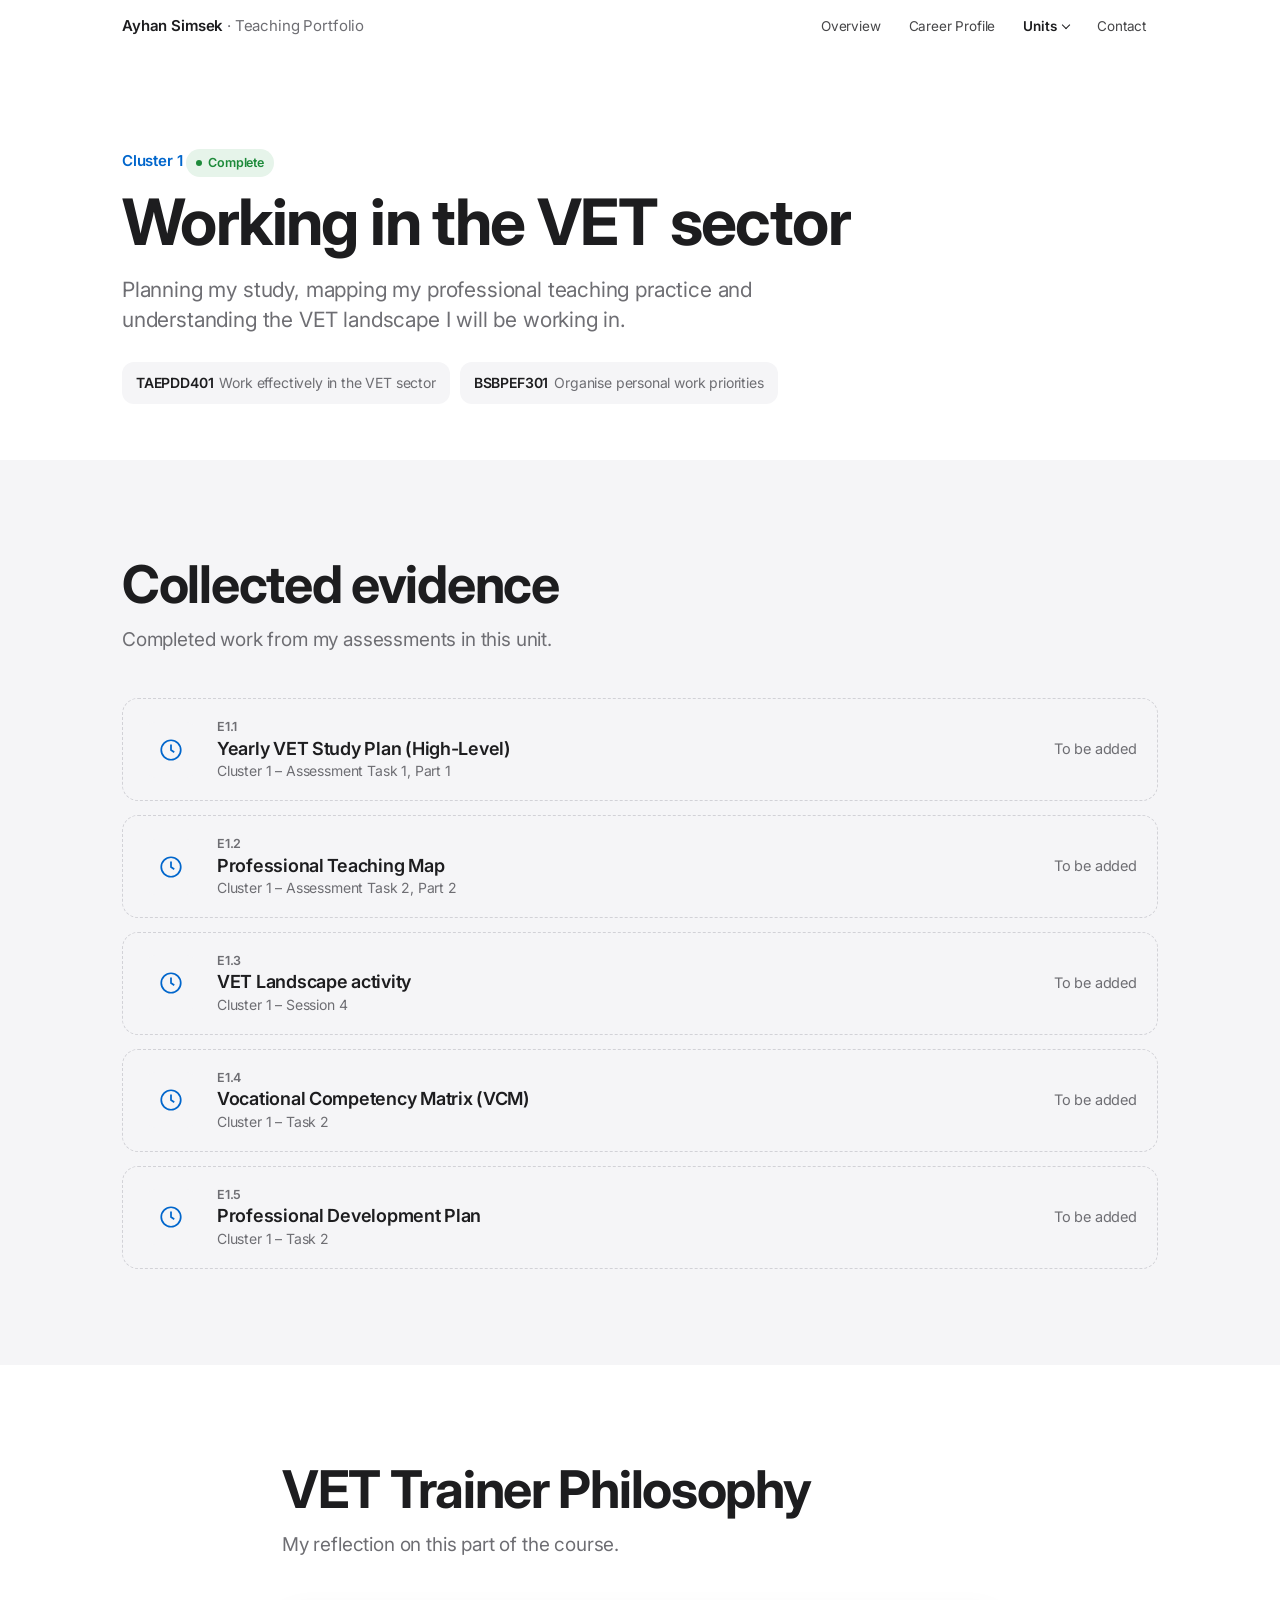
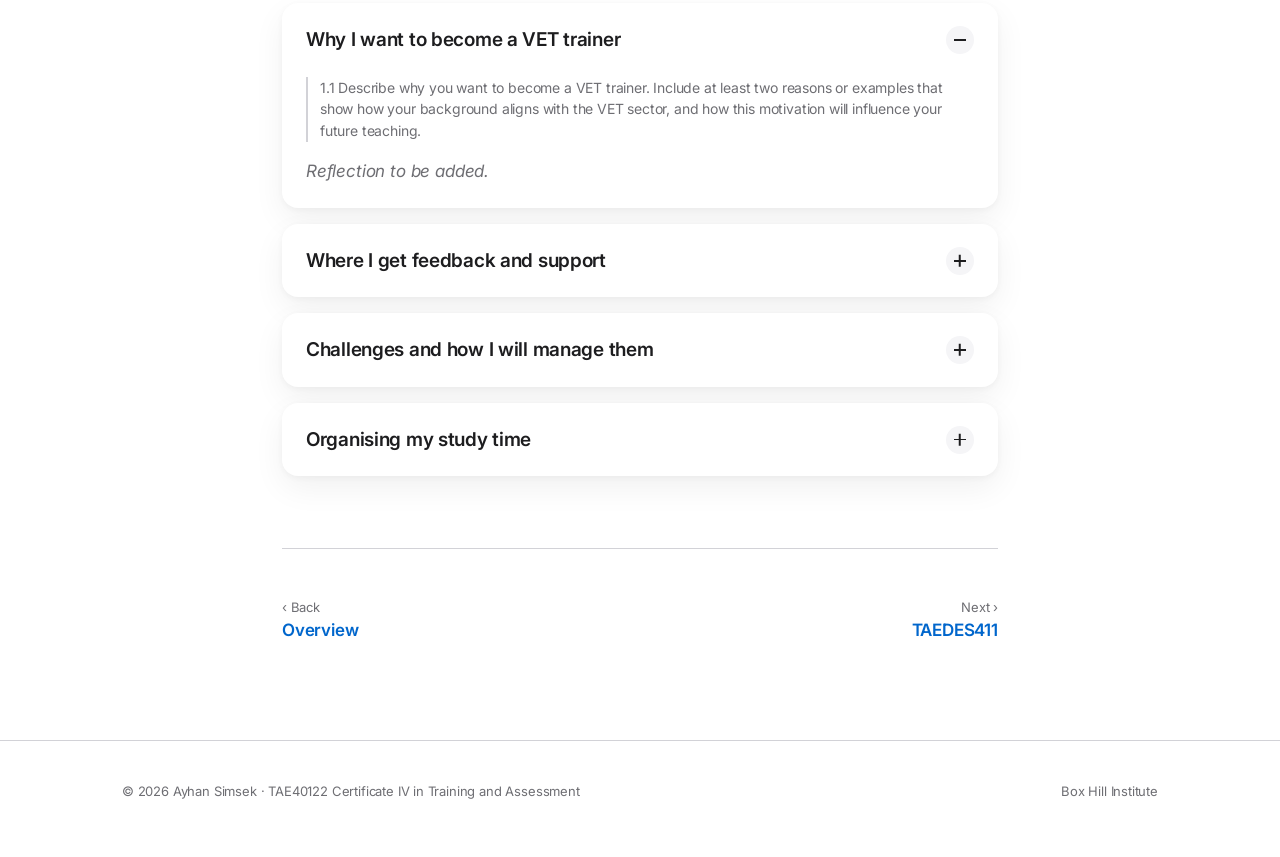
==== cluster-1.html @ 821423a6 "Rebuild as Teacher Professional Portfolio Clean Apple-style design, unit pages driven by assets/cont" ====
<!DOCTYPE html>
<html lang="en-AU">
<head>
  <meta charset="UTF-8">
  <meta name="viewport" content="width=device-width, initial-scale=1">
  <title>Ayhan Simsek · Teacher Professional Portfolio</title>
  <link rel="preconnect" href="https://fonts.googleapis.com">
  <link rel="preconnect" href="https://fonts.gstatic.com" crossorigin>
  <link href="https://fonts.googleapis.com/css2?family=Inter:wght@400;500;600;700&display=swap" rel="stylesheet">
  <link rel="stylesheet" href="assets/style.css">
</head>
<body data-page="cluster-1">
  <!-- This page is filled in automatically from assets/content.js -->
  <main id="unit"></main>
  <script src="assets/content.js"></script>
  <script src="assets/app.js"></script>
</body>
</html>
---- assets/style.css ----
/* Teacher Professional Portfolio — Ayhan Simsek */

:root {
  --bg: #ffffff;
  --bg-alt: #f5f5f7;
  --card: #ffffff;
  --text: #1d1d1f;
  --text-2: #6e6e73;
  --line: #d2d2d7;
  --accent: #0071e3;
  --accent-ink: #0066cc;
  --ok: #1d8a3a;
  --ok-bg: #e6f4ea;
  --prog: #b25e00;
  --prog-bg: #fff2e0;
  --idle: #6e6e73;
  --idle-bg: #ededf0;
  --nav-bg: rgba(255, 255, 255, 0.78);
  --shadow: 0 2px 6px rgba(0,0,0,.04), 0 12px 32px rgba(0,0,0,.06);
  --radius: 18px;
  --ease: cubic-bezier(.22,.61,.36,1);
  --font: "Inter", -apple-system, BlinkMacSystemFont, "SF Pro Text", "Segoe UI", Roboto, sans-serif;
}

@media (prefers-color-scheme: dark) {
  :root {
    --bg: #000000;
    --bg-alt: #101012;
    --card: #1c1c1e;
    --text: #f5f5f7;
    --text-2: #a1a1a6;
    --line: #38383c;
    --accent: #2997ff;
    --accent-ink: #2997ff;
    --ok: #4cd964;
    --ok-bg: rgba(76,217,100,.14);
    --prog: #ffb340;
    --prog-bg: rgba(255,179,64,.14);
    --idle: #a1a1a6;
    --idle-bg: rgba(255,255,255,.08);
    --nav-bg: rgba(22, 22, 23, 0.78);
    --shadow: 0 0 0 1px rgba(255,255,255,.06);
  }
}

*, *::before, *::after { box-sizing: border-box; }
html { scroll-behavior: smooth; -webkit-text-size-adjust: 100%; }
body {
  margin: 0;
  background: var(--bg);
  color: var(--text);
  font-family: var(--font);
  font-size: 17px;
  line-height: 1.55;
  letter-spacing: -0.01em;
  -webkit-font-smoothing: antialiased;
  overflow-x: hidden;
}
img, video { max-width: 100%; display: block; }
a { color: var(--accent-ink); text-decoration: none; }
a:hover { text-decoration: underline; }
h1, h2, h3 { margin: 0; letter-spacing: -0.025em; line-height: 1.1; font-weight: 700; }
p { margin: 0; }

.wrap { width: 100%; max-width: 1080px; margin: 0 auto; padding: 0 22px; }
.narrow { max-width: 760px; }

/* ── Navigation ───────────────────────────────────────── */
.nav {
  position: sticky; top: 0; z-index: 50;
  background: var(--nav-bg);
  backdrop-filter: saturate(180%) blur(20px);
  -webkit-backdrop-filter: saturate(180%) blur(20px);
  border-bottom: 1px solid transparent;
  transition: border-color .3s var(--ease);
}
.nav.scrolled { border-bottom-color: var(--line); }
.nav-inner { display: flex; align-items: center; justify-content: space-between; height: 52px; }
.brand { font-weight: 600; font-size: 15px; color: var(--text); letter-spacing: -0.01em; }
.brand:hover { text-decoration: none; }
.brand span { color: var(--text-2); font-weight: 400; }
.menu { display: flex; align-items: center; gap: 4px; list-style: none; margin: 0; padding: 0; }
.menu > li > a, .menu > li > button {
  display: block; padding: 8px 12px; border-radius: 8px;
  font: inherit; font-size: 13.5px; color: var(--text); opacity: .82;
  background: none; border: 0; cursor: pointer;
  transition: opacity .2s, background .2s;
}
.menu > li > a:hover, .menu > li > button:hover { opacity: 1; text-decoration: none; background: var(--idle-bg); }
.menu a.active, .menu button.active { opacity: 1; font-weight: 600; }
.has-drop { position: relative; }
.has-drop > button::after { content: ""; display: inline-block; margin-left: 6px; width: 6px; height: 6px;
  border-right: 1.5px solid currentColor; border-bottom: 1.5px solid currentColor; transform: translateY(-3px) rotate(45deg); }
.drop {
  position: absolute; right: 0; top: calc(100% + 8px); min-width: 320px;
  list-style: none; margin: 0; padding: 8px;
  background: var(--card); border: 1px solid var(--line); border-radius: 14px; box-shadow: var(--shadow);
  opacity: 0; visibility: hidden; transform: translateY(-6px);
  transition: opacity .22s var(--ease), transform .22s var(--ease), visibility .22s;
}
.has-drop.open .drop { opacity: 1; visibility: visible; transform: none; }
.drop a { display: flex; align-items: center; justify-content: space-between; gap: 12px; padding: 10px 12px; border-radius: 10px; color: var(--text); }
.drop a:hover { background: var(--bg-alt); text-decoration: none; }
.drop .d-title { font-size: 14px; font-weight: 600; display: block; }
.drop .d-sub { font-size: 12.5px; color: var(--text-2); display: block; }
.burger { display: none; width: 40px; height: 40px; background: none; border: 0; cursor: pointer; position: relative; }
.burger span, .burger span::before, .burger span::after {
  position: absolute; left: 11px; width: 18px; height: 1.5px; background: var(--text); content: ""; transition: transform .3s var(--ease), top .3s var(--ease);
}
.burger span { top: 19px; }
.burger span::before { left: 0; top: -6px; }
.burger span::after { left: 0; top: 6px; }
.nav.menu-open .burger span { background: transparent; }
.nav.menu-open .burger span::before { top: 0; transform: rotate(45deg); }
.nav.menu-open .burger span::after { top: 0; transform: rotate(-45deg); }

@media (max-width: 780px) {
  .burger { display: block; }
  .menu {
    position: absolute; left: 0; right: 0; top: 52px; flex-direction: column; align-items: stretch; gap: 0;
    background: var(--bg); padding: 8px 22px 24px; border-bottom: 1px solid var(--line);
    max-height: calc(100vh - 52px); overflow-y: auto;
    opacity: 0; visibility: hidden; transform: translateY(-8px);
    transition: opacity .25s var(--ease), transform .25s var(--ease), visibility .25s;
  }
  .nav.menu-open .menu { opacity: 1; visibility: visible; transform: none; }
  .menu > li > a, .menu > li > button { font-size: 17px; padding: 14px 0; border-radius: 0; border-bottom: 1px solid var(--line); width: 100%; text-align: left; }
  .menu > li > a:hover, .menu > li > button:hover { background: none; }
  .has-drop > button { display: none !important; }
  .drop { position: static; opacity: 1; visibility: visible; transform: none; border: 0; box-shadow: none; padding: 0; min-width: 0; background: none; }
  .drop a { padding: 12px 0; border-radius: 0; border-bottom: 1px solid var(--line); }
}

/* ── Hero ─────────────────────────────────────────────── */
.hero { text-align: center; padding: 120px 0 96px; overflow: hidden; }
.eyebrow { font-size: 15px; font-weight: 600; color: var(--accent-ink); margin-bottom: 14px; }
.hero h1 { font-size: clamp(44px, 8vw, 88px); font-weight: 700; letter-spacing: -0.04em; }
.hero h1 .soft {
  background: linear-gradient(90deg, #0071e3, #7a5af8 55%, #c2417a);
  -webkit-background-clip: text; background-clip: text; color: transparent;
}
.hero .lead { font-size: clamp(19px, 2.4vw, 24px); color: var(--text-2); max-width: 680px; margin: 22px auto 0; line-height: 1.4; }
.hero .cta { margin-top: 34px; display: flex; gap: 14px; justify-content: center; flex-wrap: wrap; }
.btn {
  display: inline-block; padding: 12px 22px; border-radius: 980px; font-size: 16px; font-weight: 500;
  background: var(--accent); color: #fff; transition: transform .2s var(--ease), background .2s;
}
.btn:hover { text-decoration: none; transform: scale(1.03); }
.btn.ghost { background: transparent; color: var(--accent-ink); box-shadow: inset 0 0 0 1px var(--accent-ink); }

.hero-anim h1, .hero-anim .eyebrow, .hero-anim .lead, .hero-anim .cta, .hero-anim .meta {
  animation: rise 1s var(--ease) both;
}
.hero-anim .eyebrow { animation-delay: .05s; }
.hero-anim h1 { animation-delay: .15s; }
.hero-anim .lead { animation-delay: .35s; }
.hero-anim .cta, .hero-anim .meta { animation-delay: .5s; }
@keyframes rise { from { opacity: 0; transform: translateY(28px) scale(.98); filter: blur(6px); } to { opacity: 1; transform: none; filter: none; } }

/* ── Sections ─────────────────────────────────────────── */
.section { padding: 96px 0; }
.section.alt { background: var(--bg-alt); }
.section-head { margin-bottom: 44px; }
.section-head h2 { font-size: clamp(32px, 5vw, 52px); }
.section-head p { color: var(--text-2); font-size: 19px; margin-top: 12px; max-width: 640px; }

/* Progress */
.progress-wrap { max-width: 520px; margin: 40px auto 0; }
.progress-label { display: flex; justify-content: space-between; font-size: 14px; color: var(--text-2); margin-bottom: 8px; }
.bar { height: 6px; background: var(--idle-bg); border-radius: 6px; overflow: hidden; }
.bar > i { display: block; height: 100%; width: 0; background: var(--accent); border-radius: 6px; transition: width 1.4s var(--ease); }

/* Journey cards */
.grid { display: grid; grid-template-columns: repeat(auto-fill, minmax(300px, 1fr)); gap: 20px; }
.card {
  background: var(--card); border-radius: var(--radius); padding: 28px; box-shadow: var(--shadow);
  display: flex; flex-direction: column; gap: 12px; color: var(--text);
  transition: transform .35s var(--ease), box-shadow .35s var(--ease);
}
a.card:hover { text-decoration: none; transform: translateY(-4px) scale(1.01); }
.card .k { font-size: 13px; font-weight: 600; color: var(--text-2); letter-spacing: .02em; text-transform: uppercase; }
.card h3 { font-size: 23px; }
.card p { color: var(--text-2); font-size: 15.5px; }
.card .foot { margin-top: auto; padding-top: 8px; display: flex; align-items: center; justify-content: space-between; font-size: 14px; color: var(--text-2); }
.card .more { color: var(--accent-ink); font-weight: 500; }

.pill { display: inline-flex; align-items: center; gap: 6px; padding: 4px 10px; border-radius: 980px; font-size: 12.5px; font-weight: 600; white-space: nowrap; }
.pill::before { content: ""; width: 6px; height: 6px; border-radius: 50%; background: currentColor; }
.pill.complete { color: var(--ok); background: var(--ok-bg); }
.pill.in-progress { color: var(--prog); background: var(--prog-bg); }
.pill.upcoming { color: var(--idle); background: var(--idle-bg); }

/* Unit page */
.page-hero { padding: 96px 0 56px; }
.page-hero .eyebrow { margin-bottom: 10px; }
.page-hero h1 { font-size: clamp(38px, 6vw, 64px); }
.page-hero .lead { font-size: 21px; color: var(--text-2); margin-top: 18px; max-width: 700px; line-height: 1.45; }
.units { display: flex; flex-wrap: wrap; gap: 10px; margin-top: 26px; }
.unit-chip { background: var(--bg-alt); border-radius: 12px; padding: 10px 14px; font-size: 14px; }
.unit-chip b { font-weight: 600; margin-right: 6px; }
.unit-chip span { color: var(--text-2); }

.evidence { display: grid; gap: 14px; }
.ev {
  display: grid; grid-template-columns: 56px 1fr auto; align-items: center; gap: 18px;
  background: var(--card); border-radius: 16px; padding: 18px 20px; box-shadow: var(--shadow); color: var(--text);
  transition: transform .3s var(--ease);
}
a.ev:hover { text-decoration: none; transform: translateX(4px); }
.ev .ic { width: 56px; height: 56px; border-radius: 14px; background: var(--bg-alt); display: grid; place-items: center; color: var(--accent-ink); }
.ev .ic svg { width: 26px; height: 26px; }
.ev .code { font-size: 12.5px; font-weight: 600; color: var(--text-2); }
.ev h3 { font-size: 18px; font-weight: 600; letter-spacing: -0.015em; margin: 2px 0; }
.ev .src { font-size: 14px; color: var(--text-2); }
.ev .act { font-size: 14.5px; font-weight: 500; color: var(--accent-ink); white-space: nowrap; }
.ev.pending { box-shadow: none; border: 1px dashed var(--line); background: transparent; }
.ev.pending .act { color: var(--text-2); font-weight: 400; }
@media (max-width: 560px) {
  .ev { grid-template-columns: 44px 1fr; }
  .ev .ic { width: 44px; height: 44px; border-radius: 12px; }
  .ev .act { grid-column: 2; }
}

.refl { display: grid; gap: 16px; }
.q { background: var(--card); border-radius: 16px; box-shadow: var(--shadow); overflow: hidden; }
.q summary {
  list-style: none; cursor: pointer; padding: 22px 24px; display: flex; justify-content: space-between; align-items: center; gap: 16px;
  font-size: 19px; font-weight: 600; letter-spacing: -0.015em;
}
.q summary::-webkit-details-marker { display: none; }
.q summary .plus { flex: none; width: 28px; height: 28px; border-radius: 50%; background: var(--bg-alt); position: relative; transition: transform .35s var(--ease); }
.q summary .plus::before, .q summary .plus::after { content: ""; position: absolute; left: 8px; right: 8px; top: 13.25px; height: 1.5px; background: var(--text); }
.q summary .plus::after { transform: rotate(90deg); transition: transform .35s var(--ease); }
.q[open] summary .plus::after { transform: rotate(0); }
.q .body { padding: 0 24px 24px; }
.q .prompt { font-size: 14px; color: var(--text-2); border-left: 2px solid var(--line); padding-left: 12px; margin-bottom: 16px; }
.q .answer p + p { margin-top: 12px; }
.q .answer.empty { color: var(--text-2); font-style: italic; }
.media-link { margin-bottom: 18px; }

/* Profile */
.two { display: grid; grid-template-columns: 1fr 1fr; gap: 20px; }
@media (max-width: 760px) { .two { grid-template-columns: 1fr; } }
.list { list-style: none; padding: 0; margin: 0; }
.list li { padding: 14px 0; border-bottom: 1px solid var(--line); display: flex; justify-content: space-between; gap: 16px; }
.list li:last-child { border-bottom: 0; }
.list .r { color: var(--text-2); text-align: right; font-size: 15px; }
.stat { text-align: center; }
.stat b { display: block; font-size: clamp(44px, 6vw, 64px); letter-spacing: -0.04em; }
.stat span { color: var(--text-2); font-size: 15px; }
.stats { display: grid; grid-template-columns: repeat(3, 1fr); gap: 20px; }
@media (max-width: 560px) { .stats { grid-template-columns: 1fr; gap: 28px; } }
.prose p + p { margin-top: 16px; }
.prose { font-size: 19px; line-height: 1.6; }
.tags { display: flex; flex-wrap: wrap; gap: 8px; margin-top: 8px; }
.tags span { font-size: 13.5px; padding: 6px 12px; border-radius: 980px; background: var(--bg-alt); }

/* Pager + footer */
.pager { display: flex; justify-content: space-between; gap: 16px; padding: 48px 0 0; border-top: 1px solid var(--line); margin-top: 72px; }
.pager a { display: block; max-width: 48%; }
.pager small { display: block; color: var(--text-2); font-size: 13px; }
.pager b { font-weight: 600; font-size: 17px; }
.pager .next { text-align: right; margin-left: auto; }
.footer { padding: 40px 0 56px; font-size: 13px; color: var(--text-2); border-top: 1px solid var(--line); }
.footer .wrap { display: flex; justify-content: space-between; flex-wrap: wrap; gap: 12px; }

/* ── Scroll reveal ────────────────────────────────────── */
.reveal { opacity: 0; transform: translateY(40px); transition: opacity .9s var(--ease), transform .9s var(--ease); }
.reveal.in { opacity: 1; transform: none; }
.stagger > * { opacity: 0; transform: translateY(30px); transition: opacity .8s var(--ease), transform .8s var(--ease); }
.stagger.in > * { opacity: 1; transform: none; }
.stagger.in > *:nth-child(2) { transition-delay: .08s; }
.stagger.in > *:nth-child(3) { transition-delay: .16s; }
.stagger.in > *:nth-child(4) { transition-delay: .24s; }
.stagger.in > *:nth-child(5) { transition-delay: .32s; }
.stagger.in > *:nth-child(6) { transition-delay: .40s; }
.stagger.in > *:nth-child(n+7) { transition-delay: .48s; }

@media (prefers-reduced-motion: reduce) {
  *, *::before, *::after { animation: none !important; transition: none !important; }
  .reveal, .stagger > * { opacity: 1; transform: none; }
}

@media print {
  .nav, .footer, .pager, .cta { display: none !important; }
  .reveal, .stagger > * { opacity: 1 !important; transform: none !important; }
  .q .body { display: block !important; }
  .section, .hero, .page-hero { padding: 24px 0; }
}
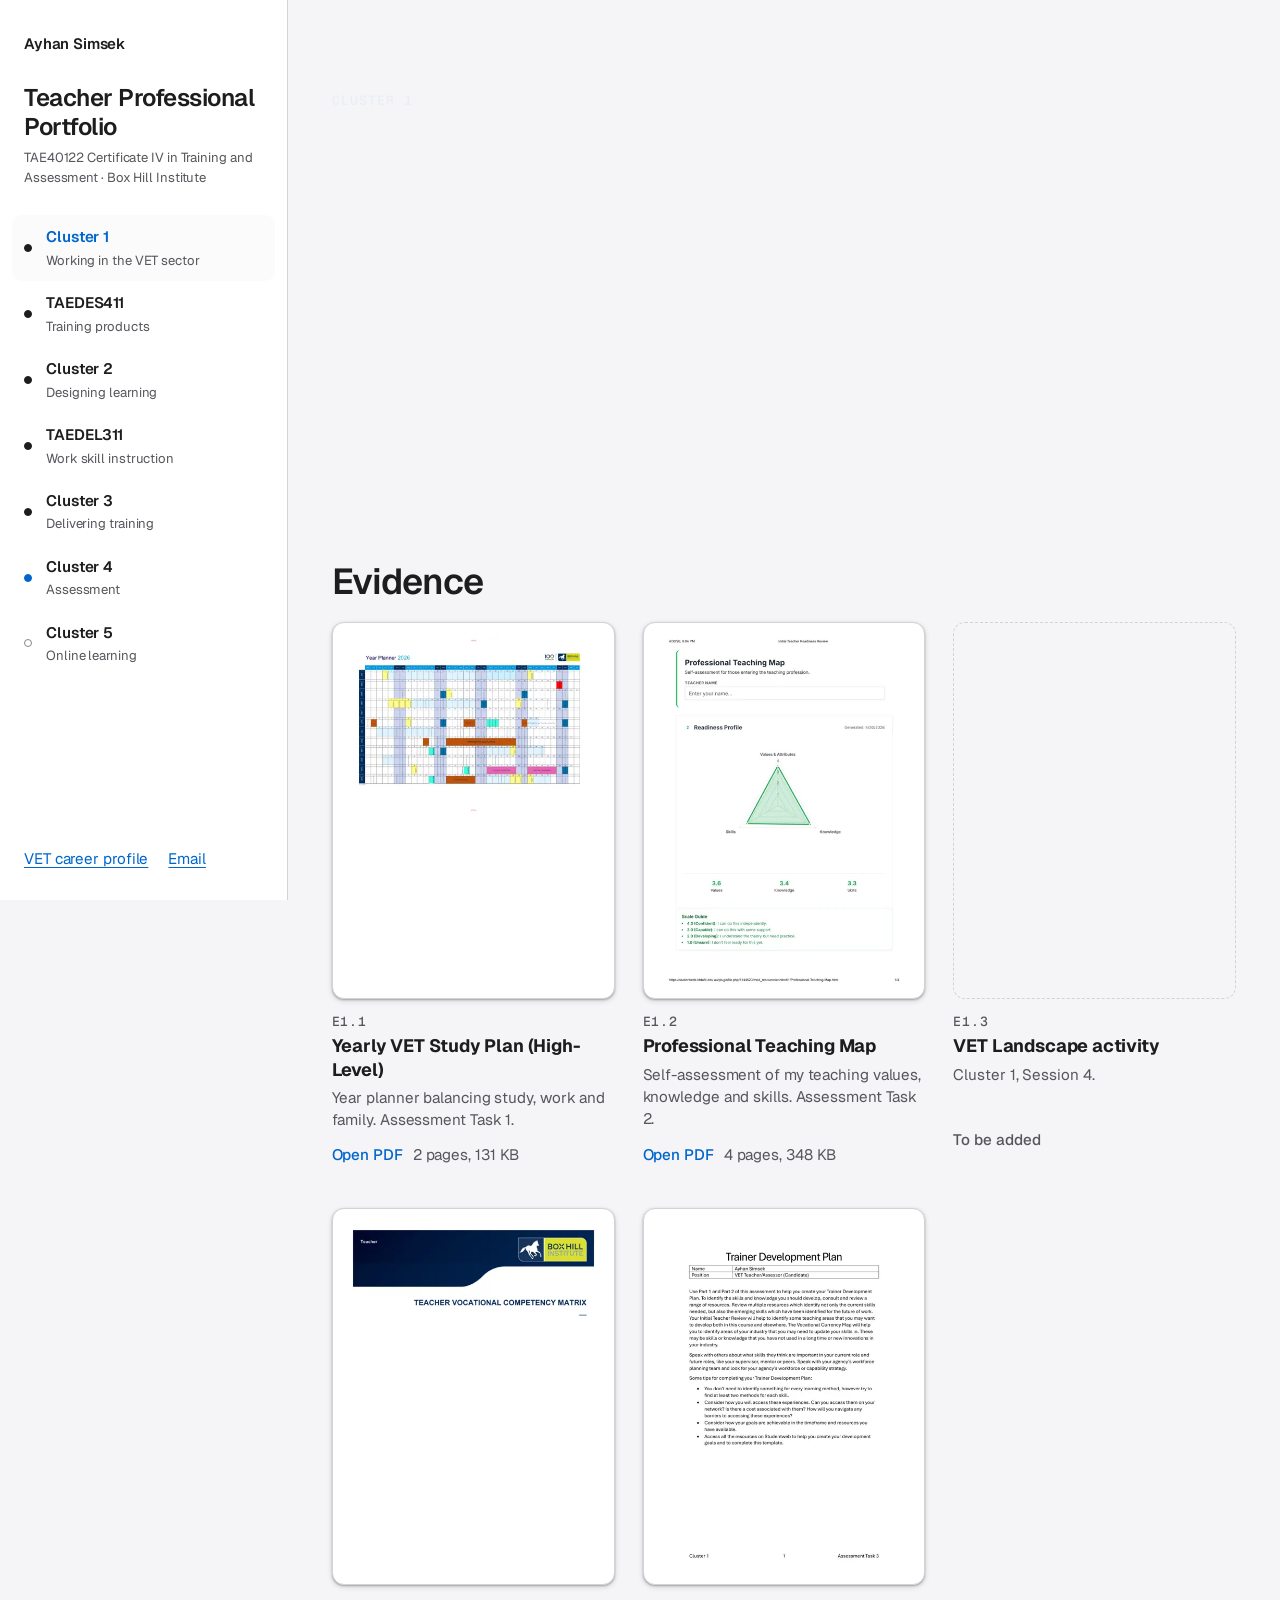
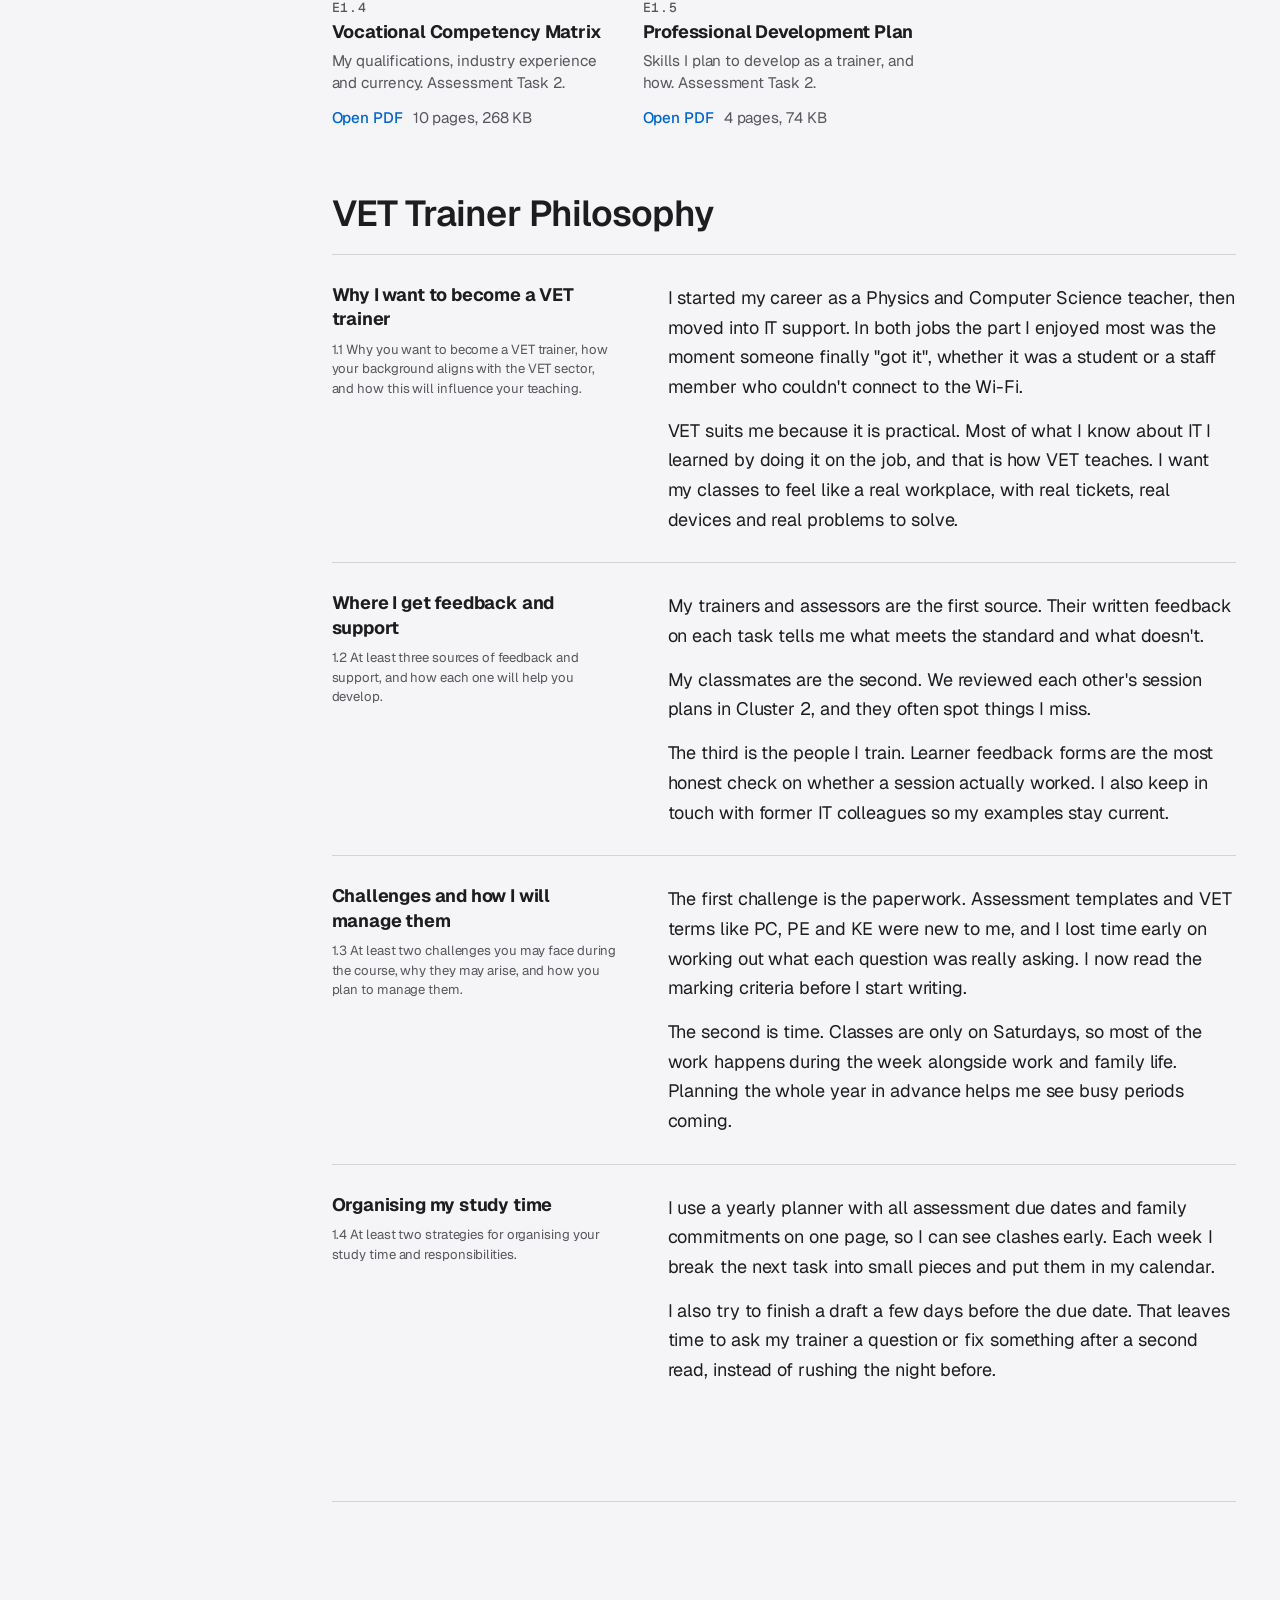
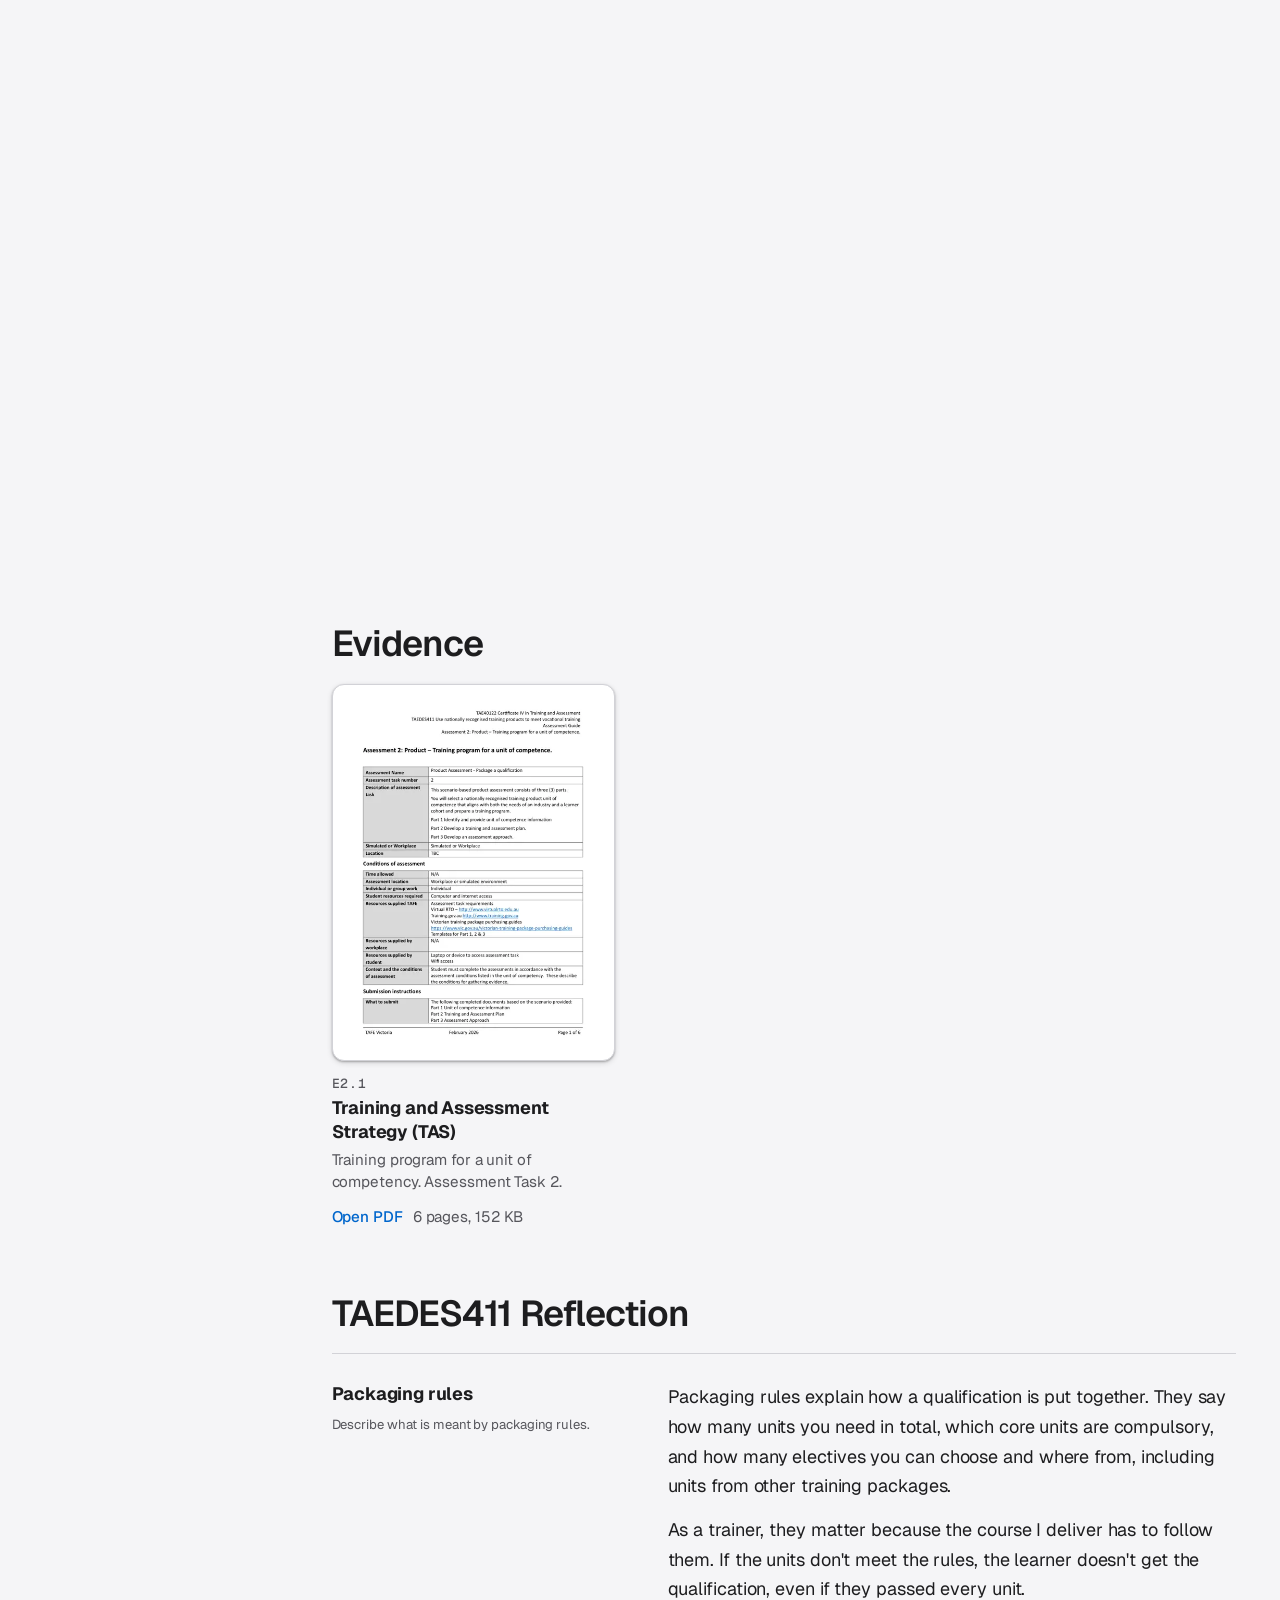
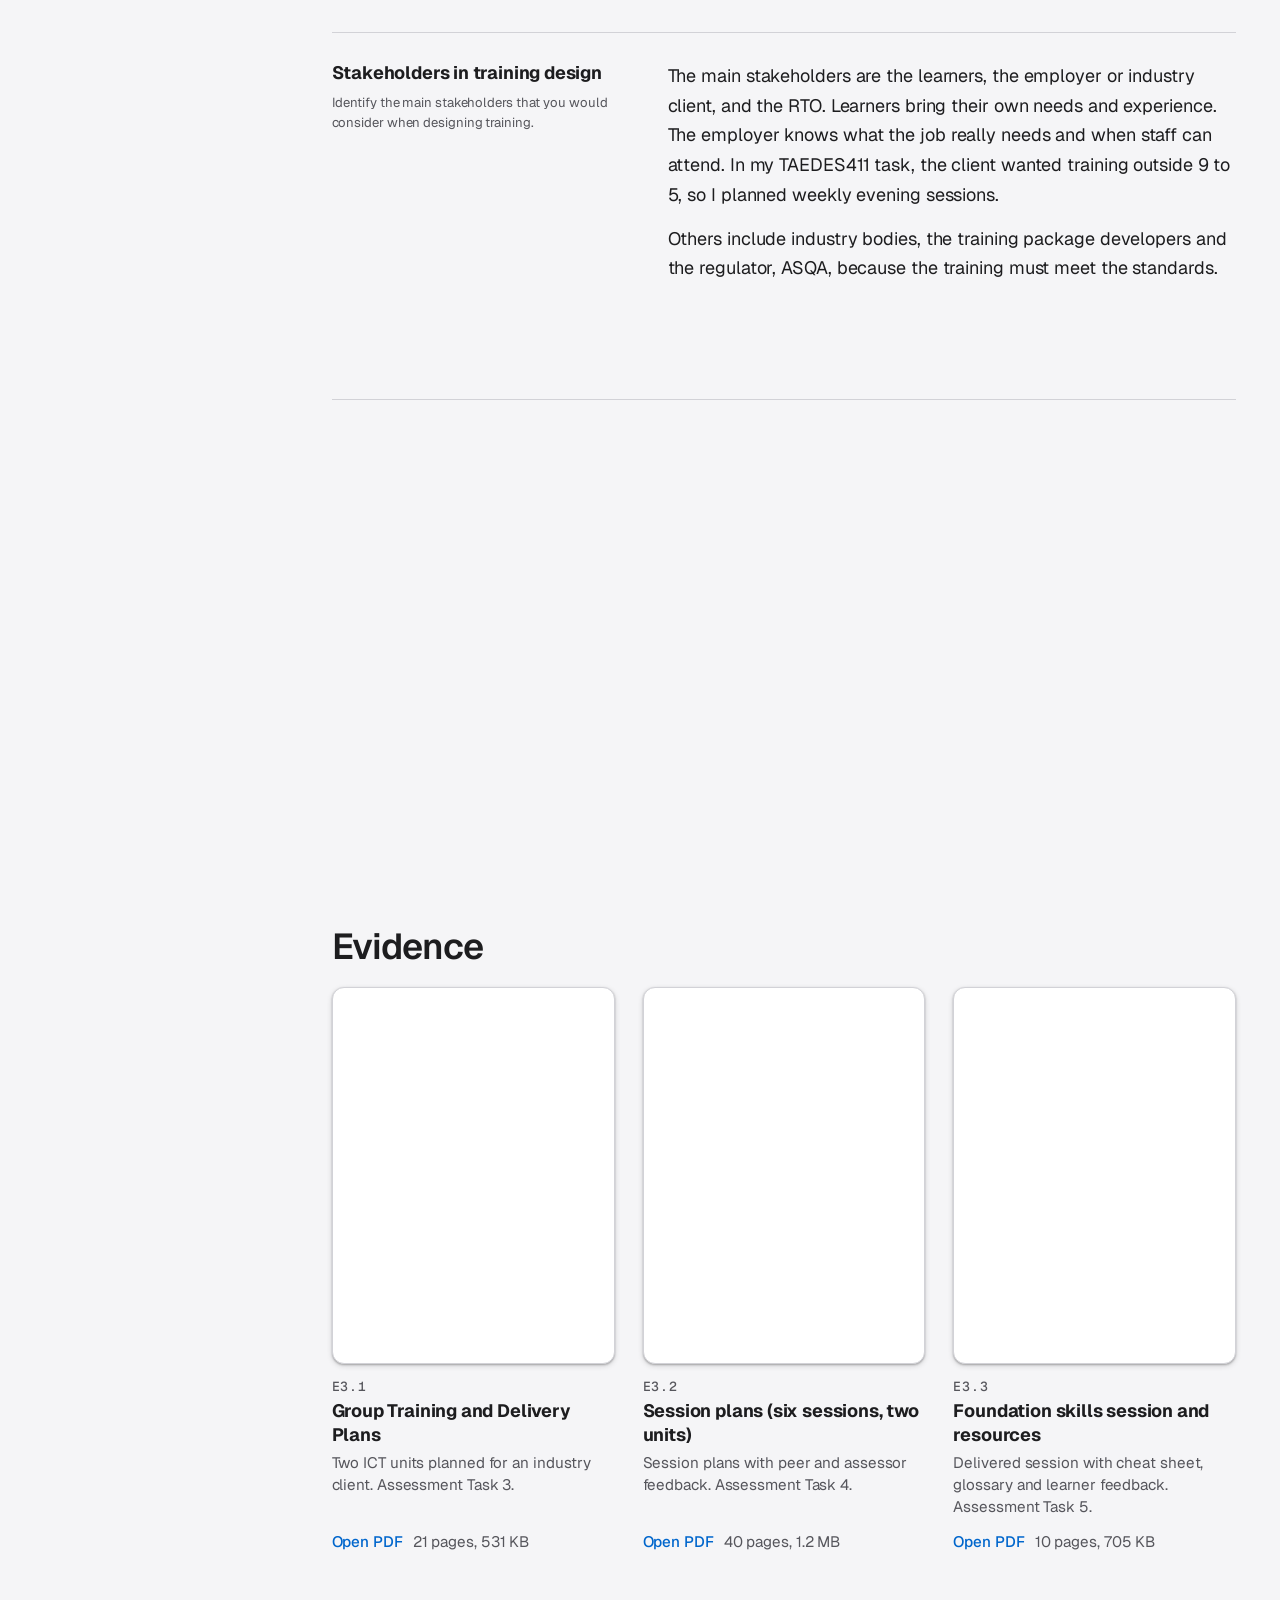
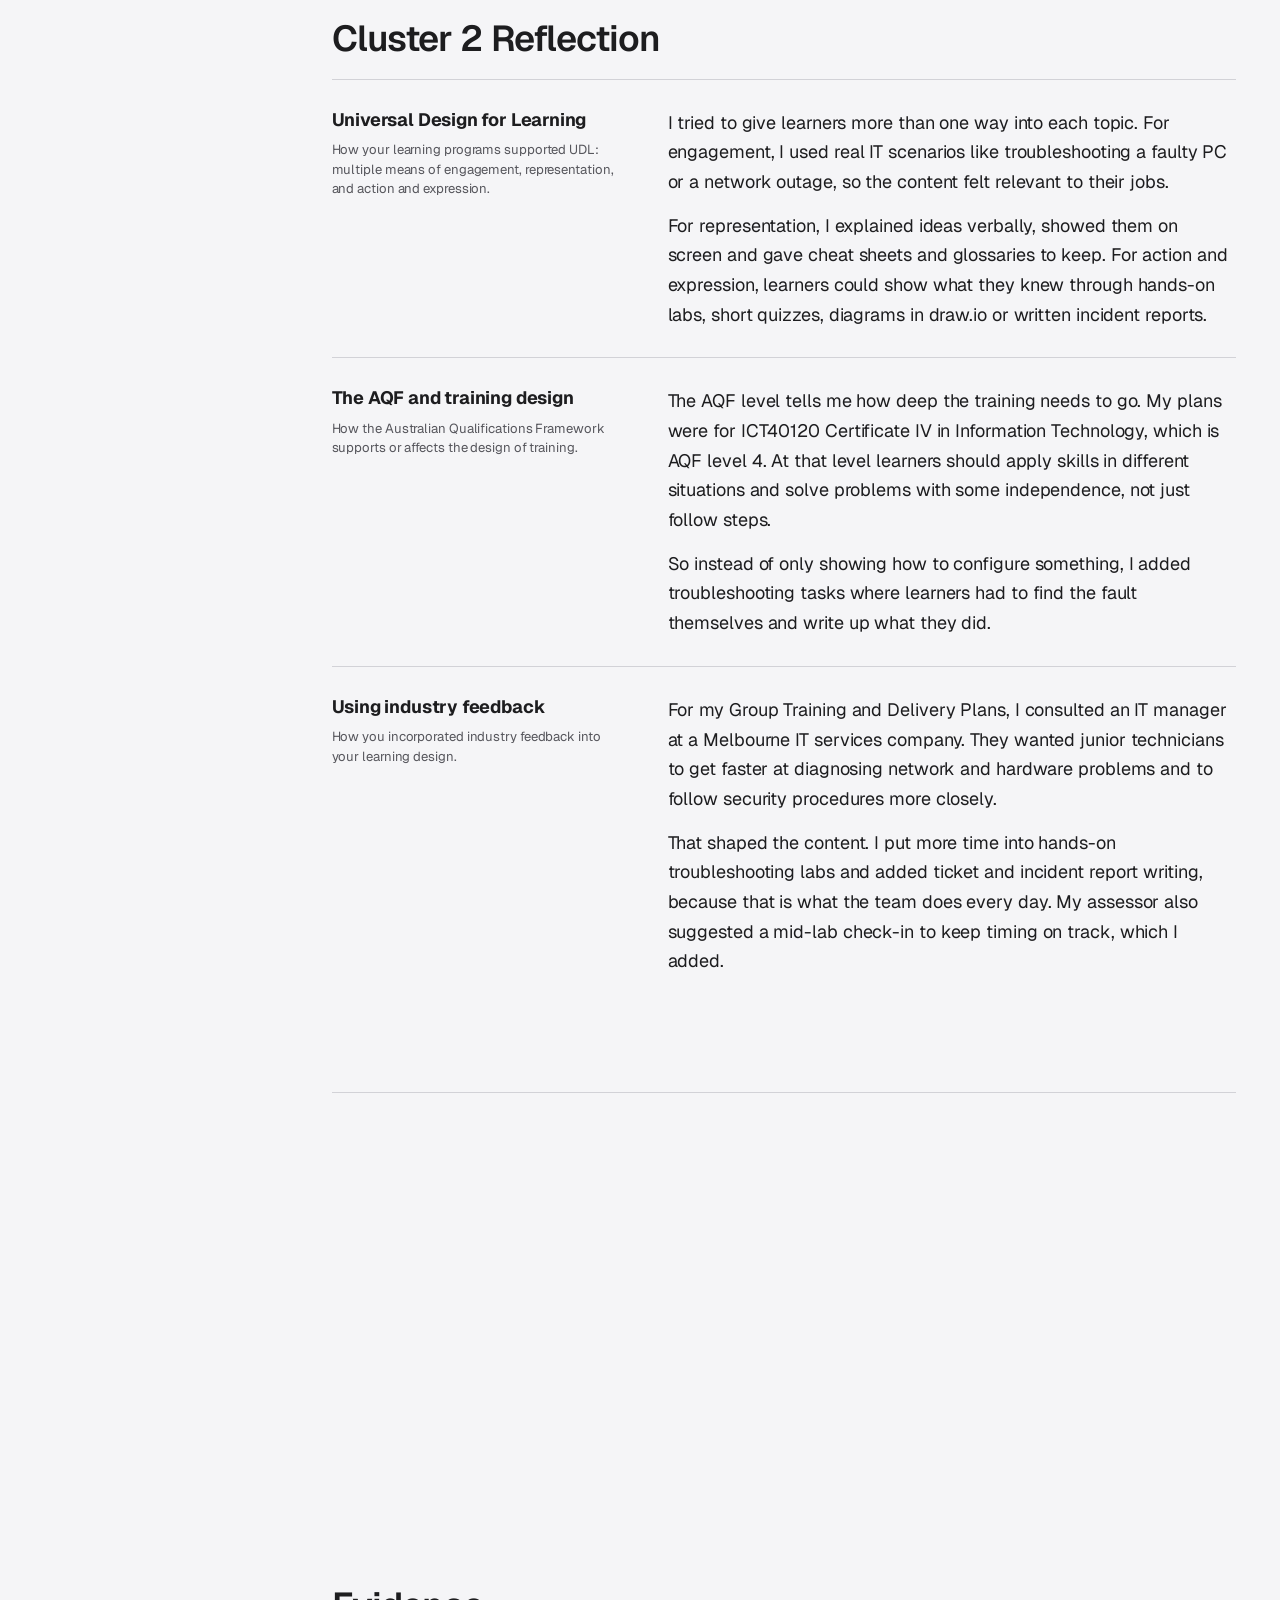
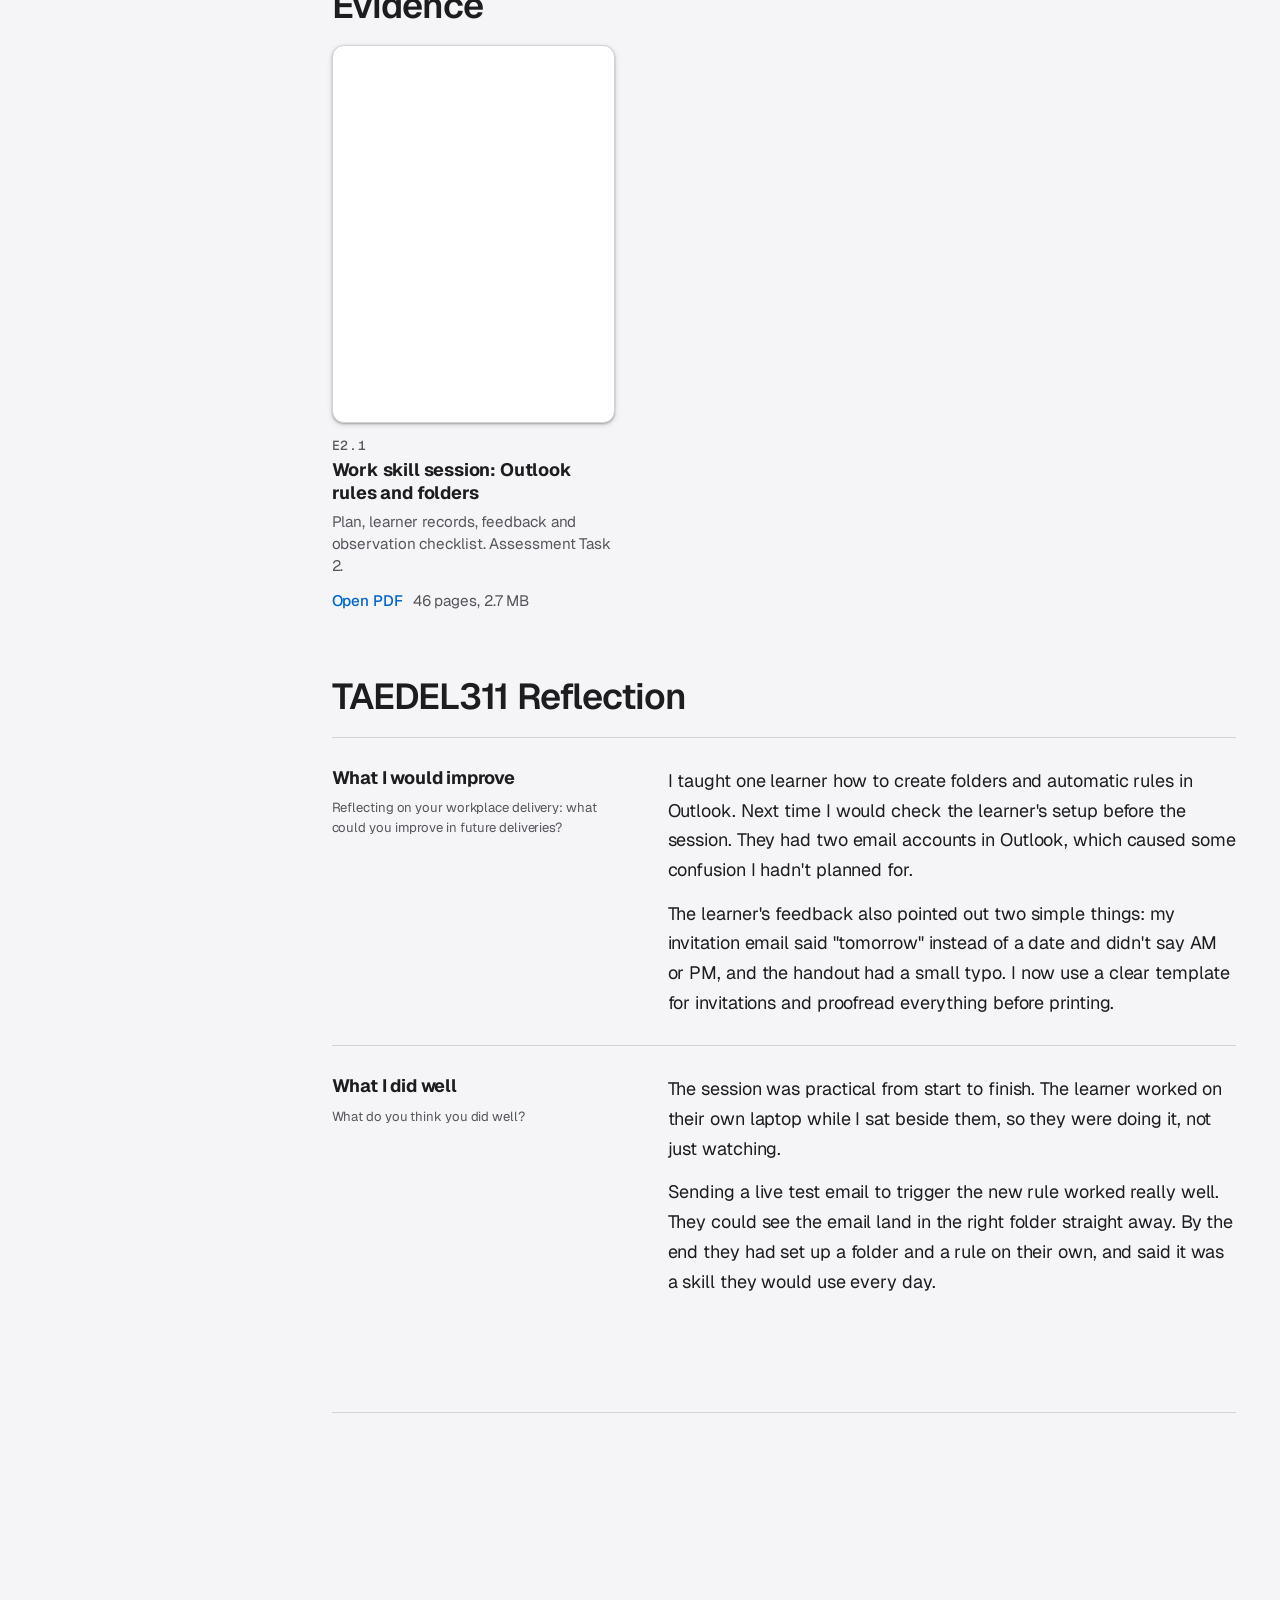
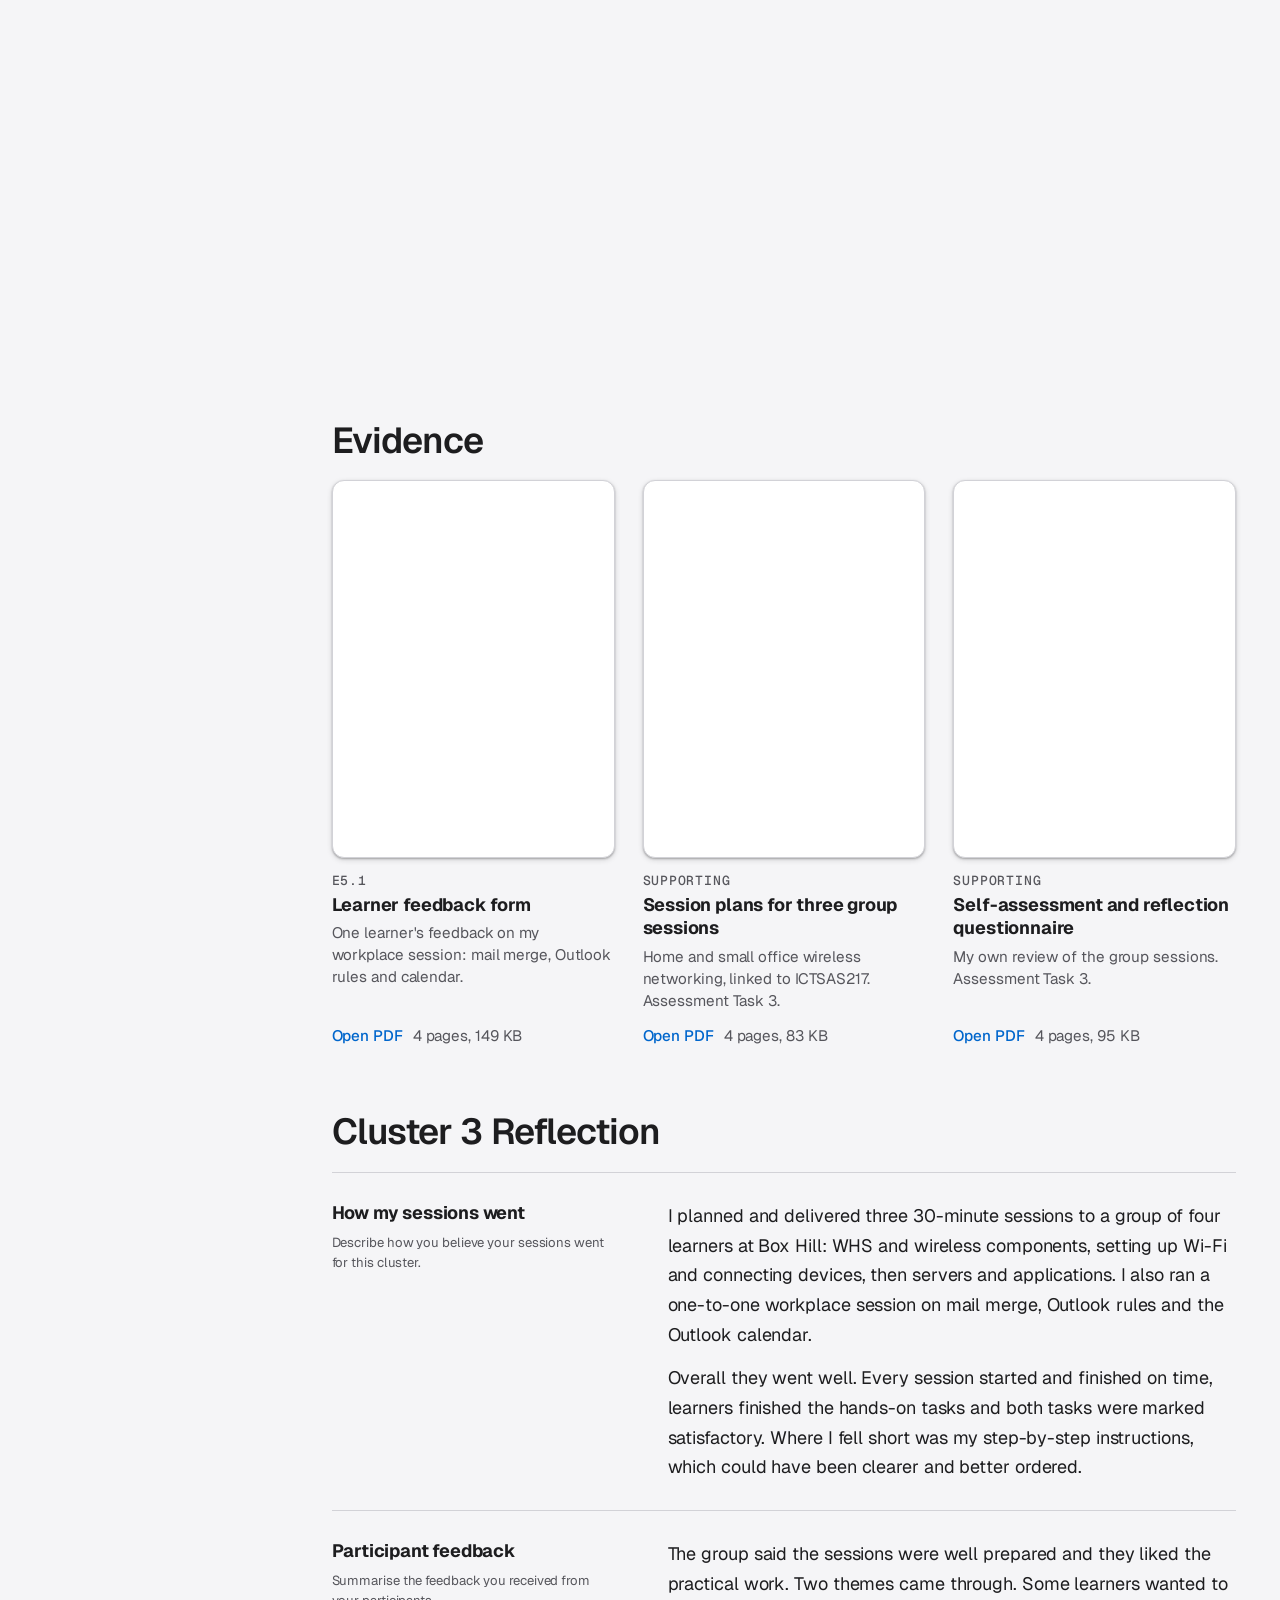
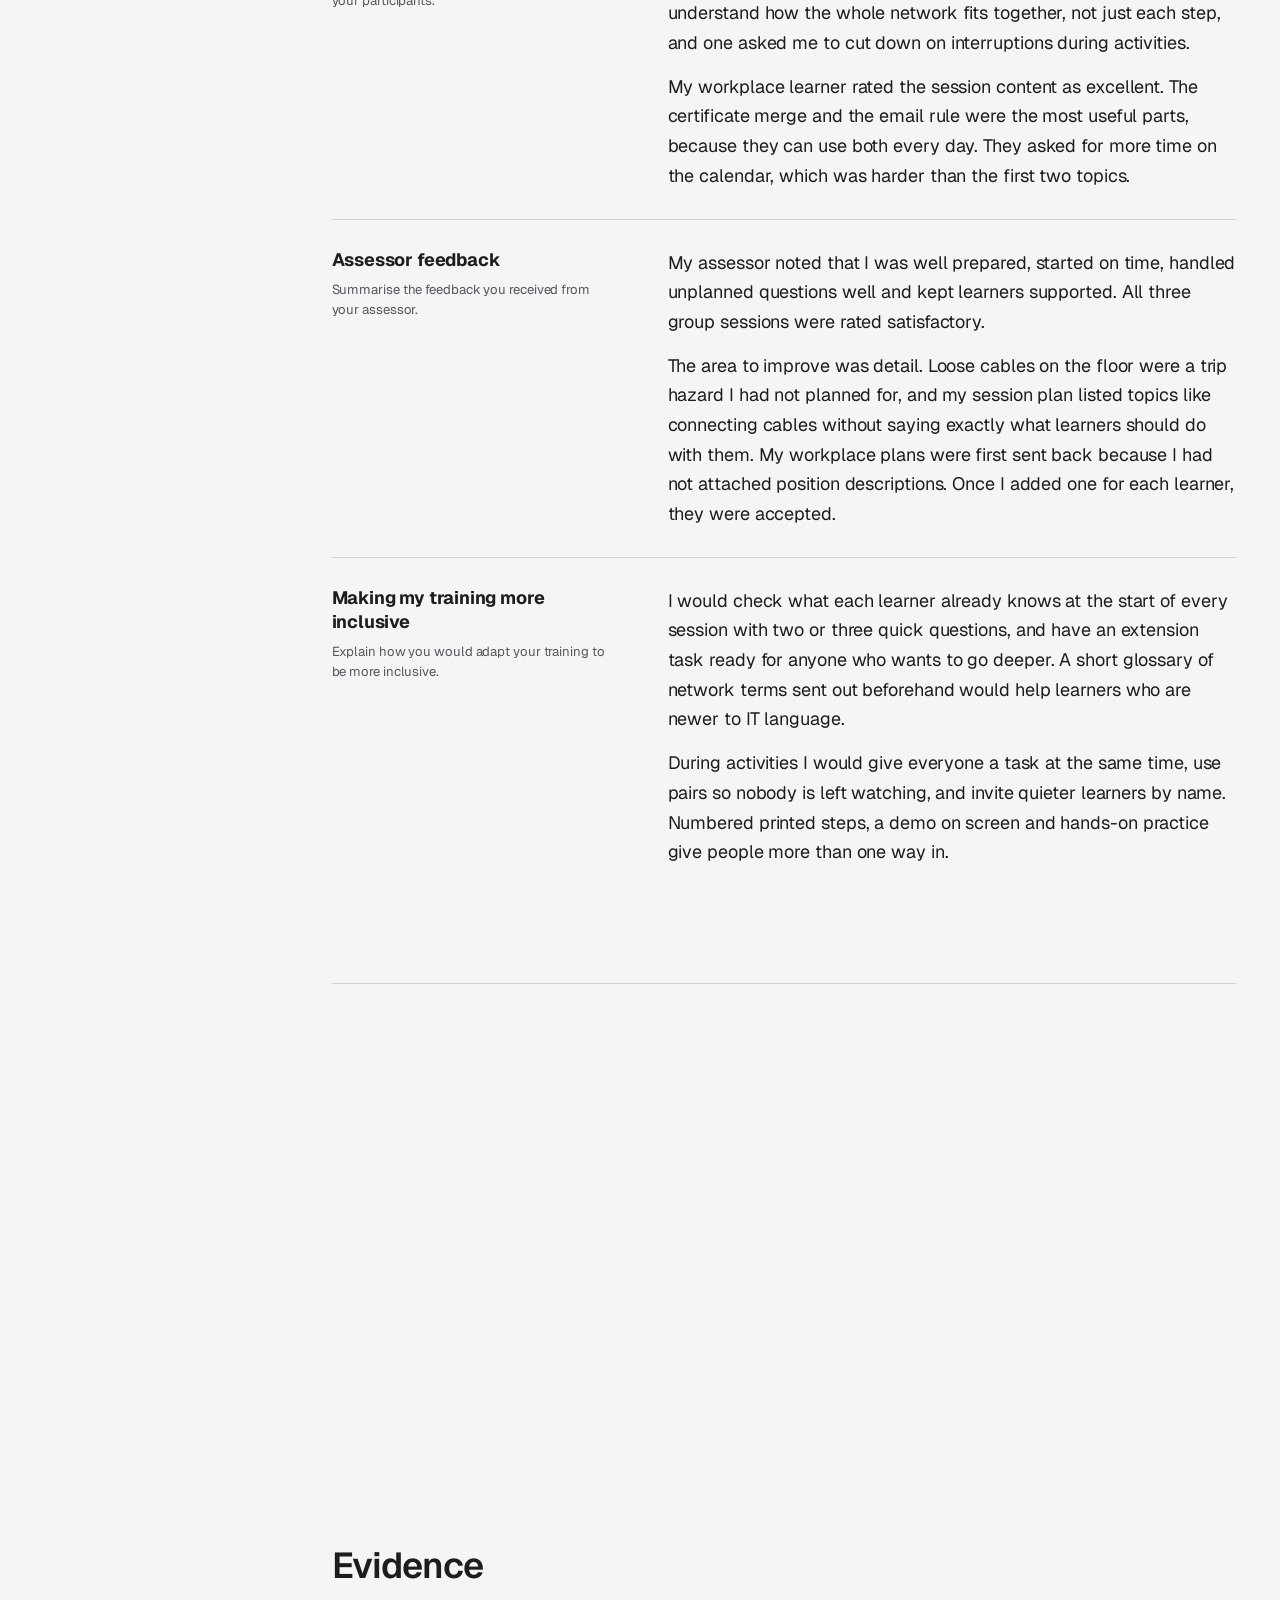
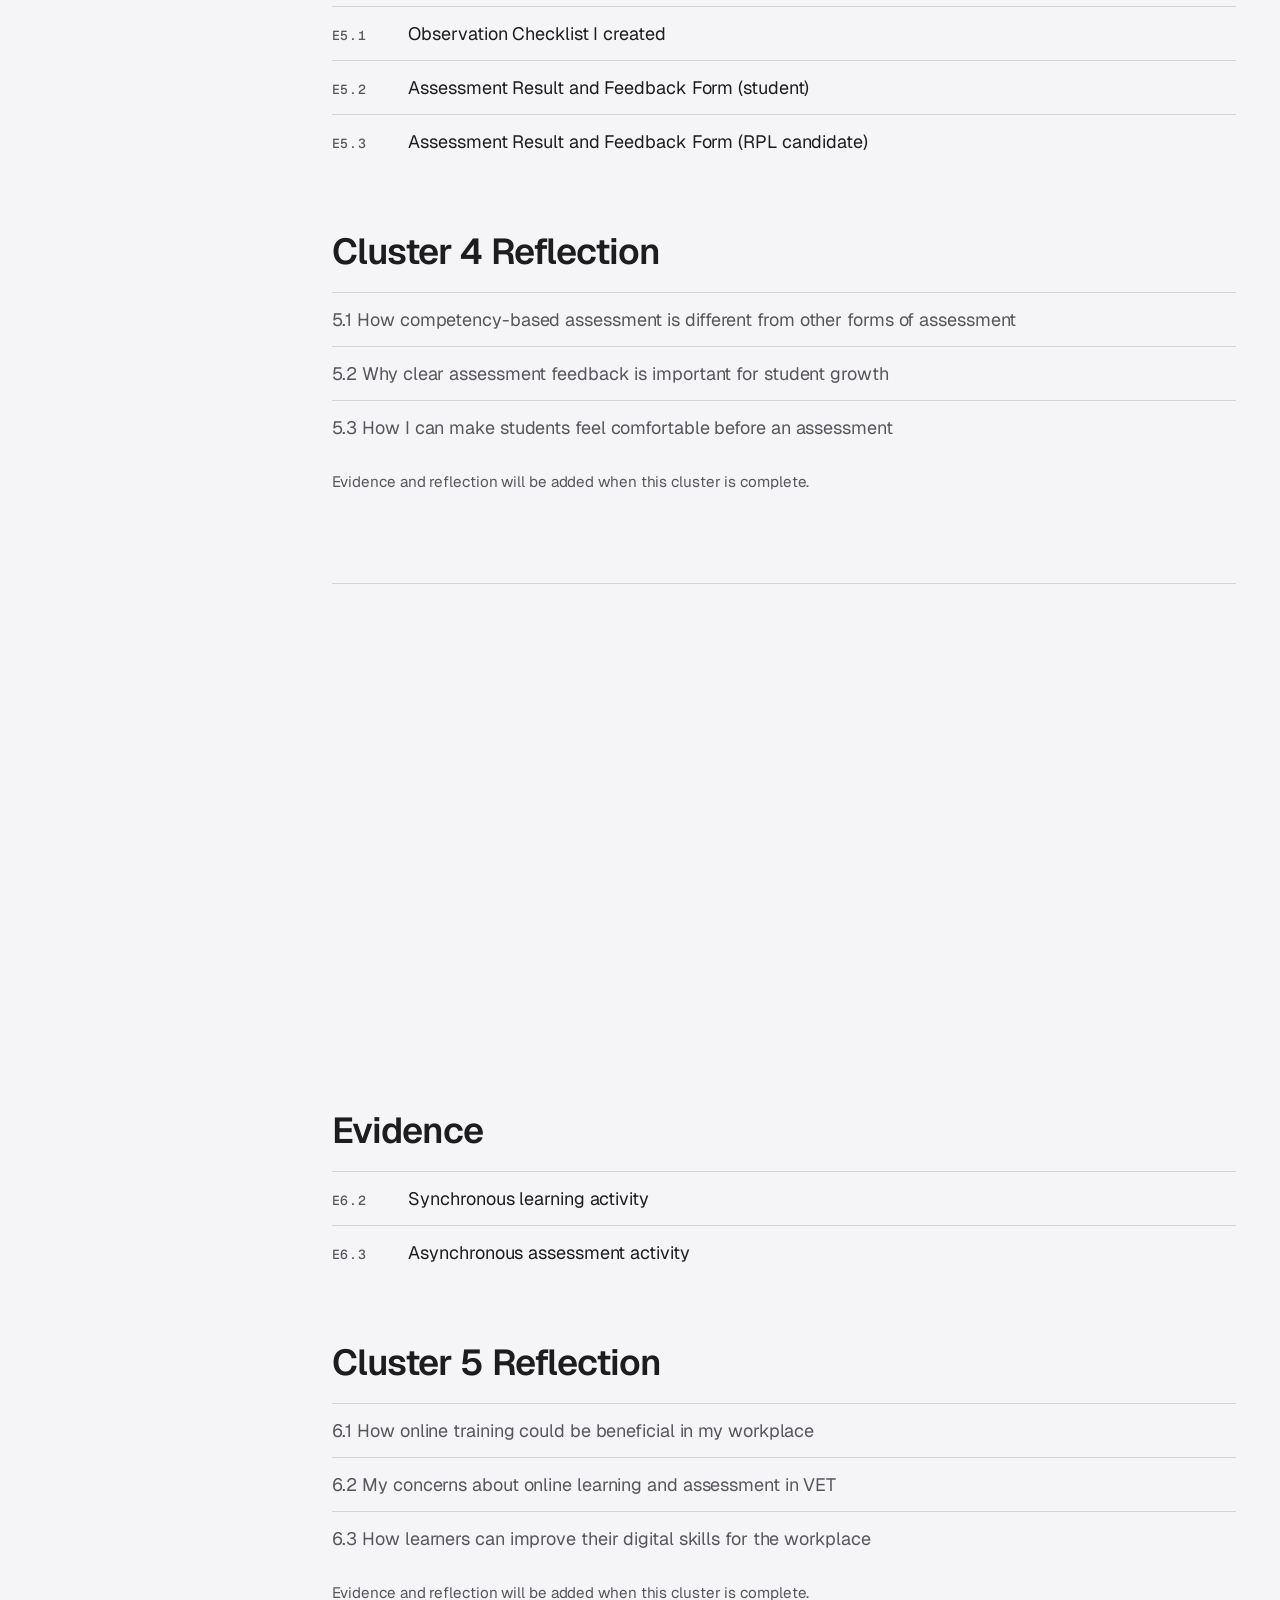
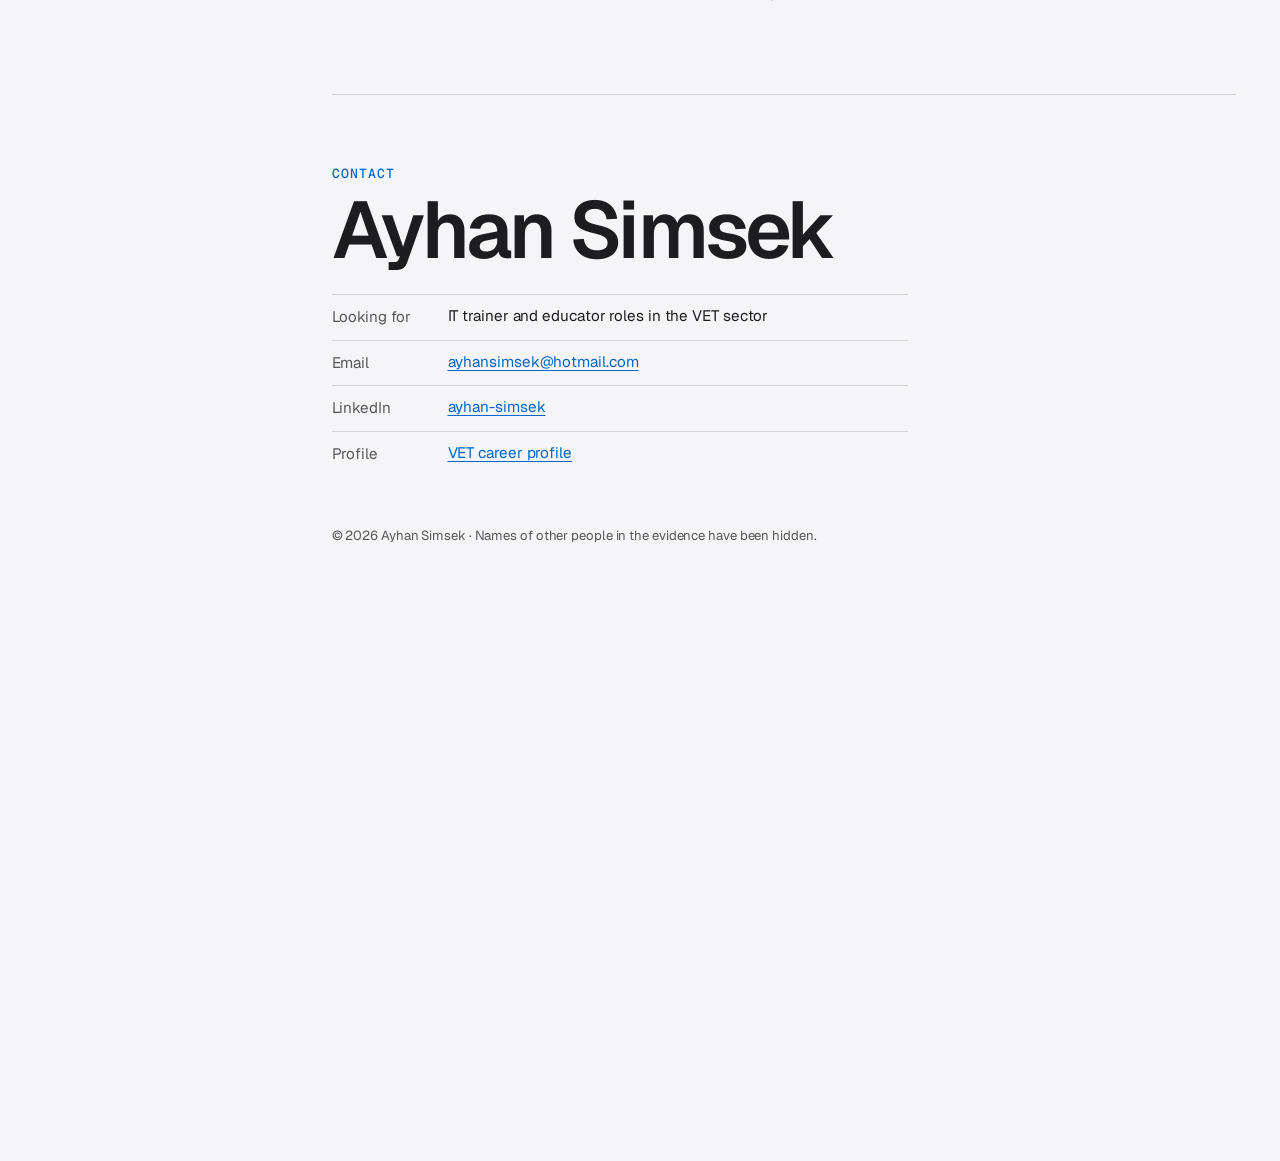
==== commit f23d2582: "Redesign site and add Cluster 3 evidence New Apple-style career profile (index.html) and a single po" ====
--- a/cluster-1.html
+++ b/cluster-1.html
@@ -1,18 +1,10 @@
-<!DOCTYPE html>
+<!doctype html>
 <html lang="en-AU">
 <head>
-  <meta charset="UTF-8">
-  <meta name="viewport" content="width=device-width, initial-scale=1">
-  <title>Ayhan Simsek · Teacher Professional Portfolio</title>
-  <link rel="preconnect" href="https://fonts.googleapis.com">
-  <link rel="preconnect" href="https://fonts.gstatic.com" crossorigin>
-  <link href="https://fonts.googleapis.com/css2?family=Inter:wght@400;500;600;700&display=swap" rel="stylesheet">
-  <link rel="stylesheet" href="assets/style.css">
+<meta charset="utf-8">
+<title>Moved · Ayhan Simsek</title>
+<meta http-equiv="refresh" content="0; url=portfolio.html#cluster-1">
+<link rel="canonical" href="portfolio.html#cluster-1">
 </head>
-<body data-page="cluster-1">
-  <!-- This page is filled in automatically from assets/content.js -->
-  <main id="unit"></main>
-  <script src="assets/content.js"></script>
-  <script src="assets/app.js"></script>
-</body>
+<body><p>This page has moved to <a href="portfolio.html#cluster-1">portfolio.html#cluster-1</a>.</p></body>
 </html>
